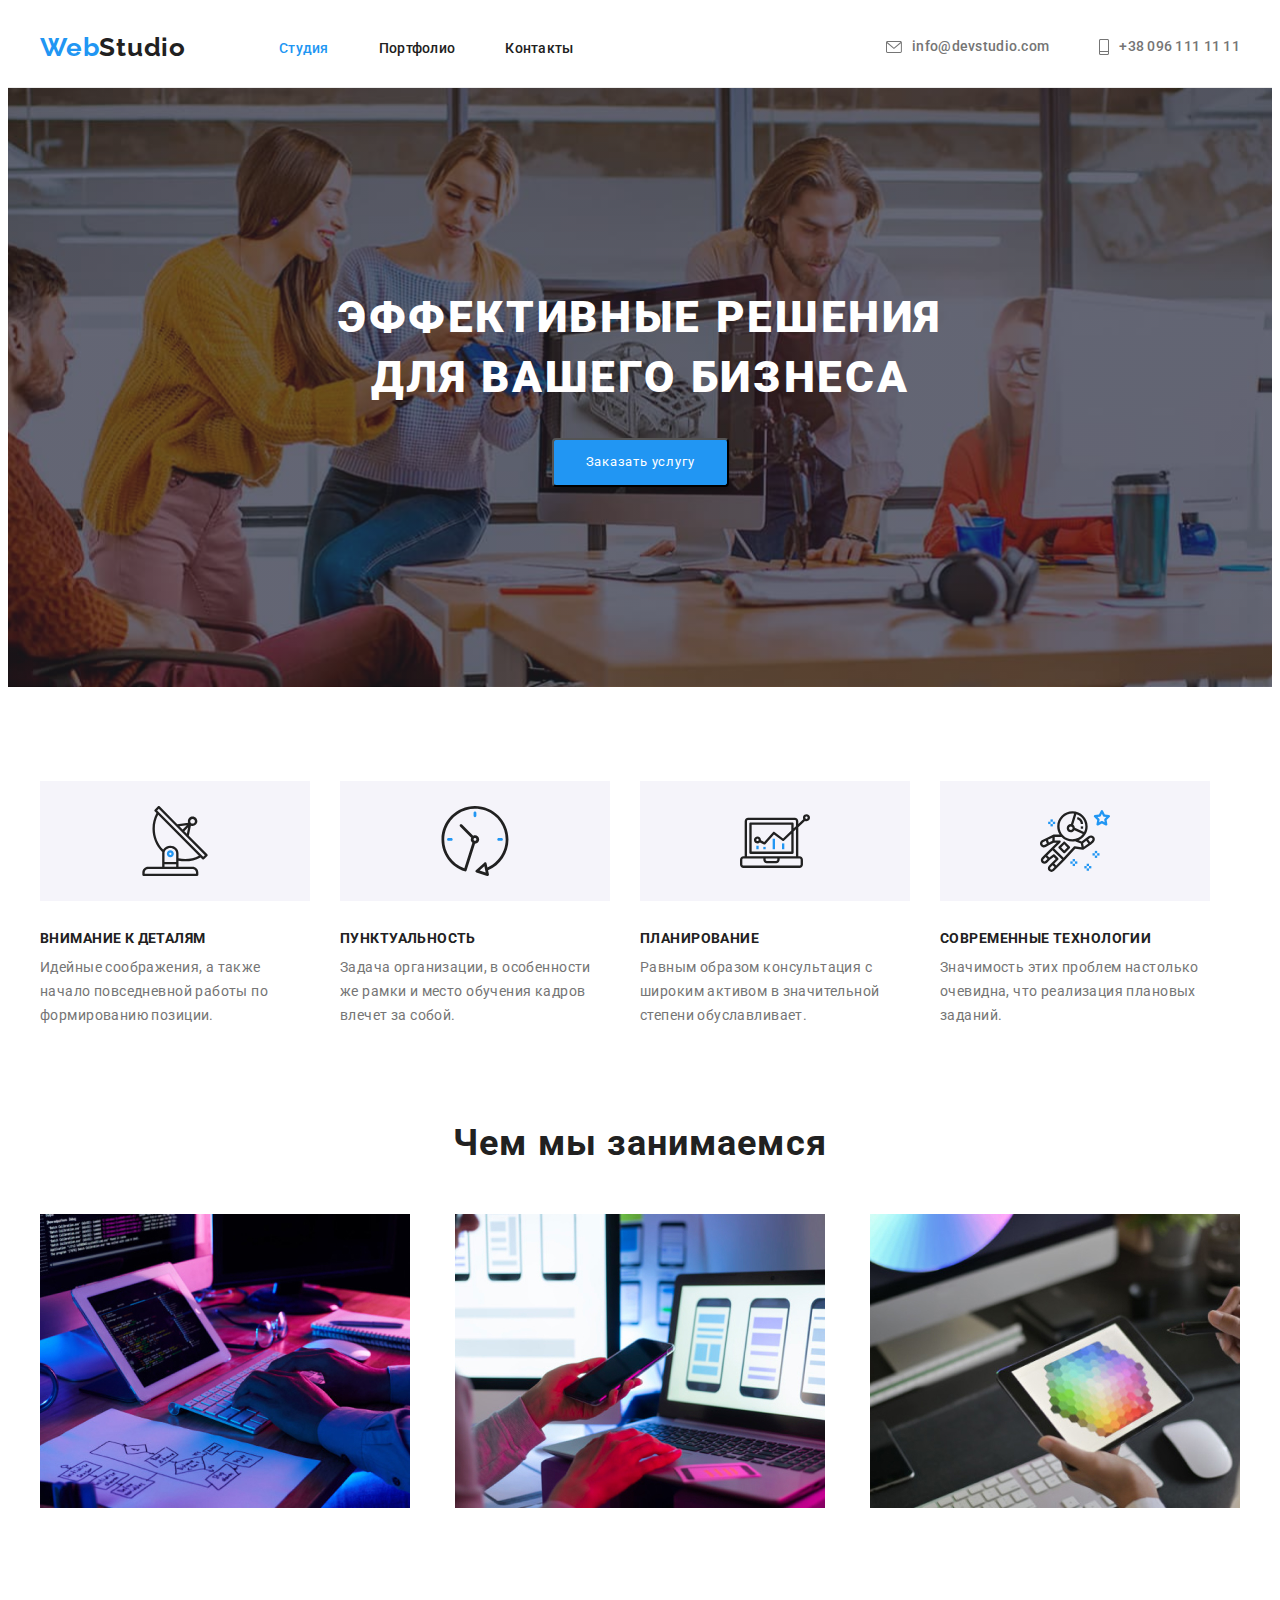
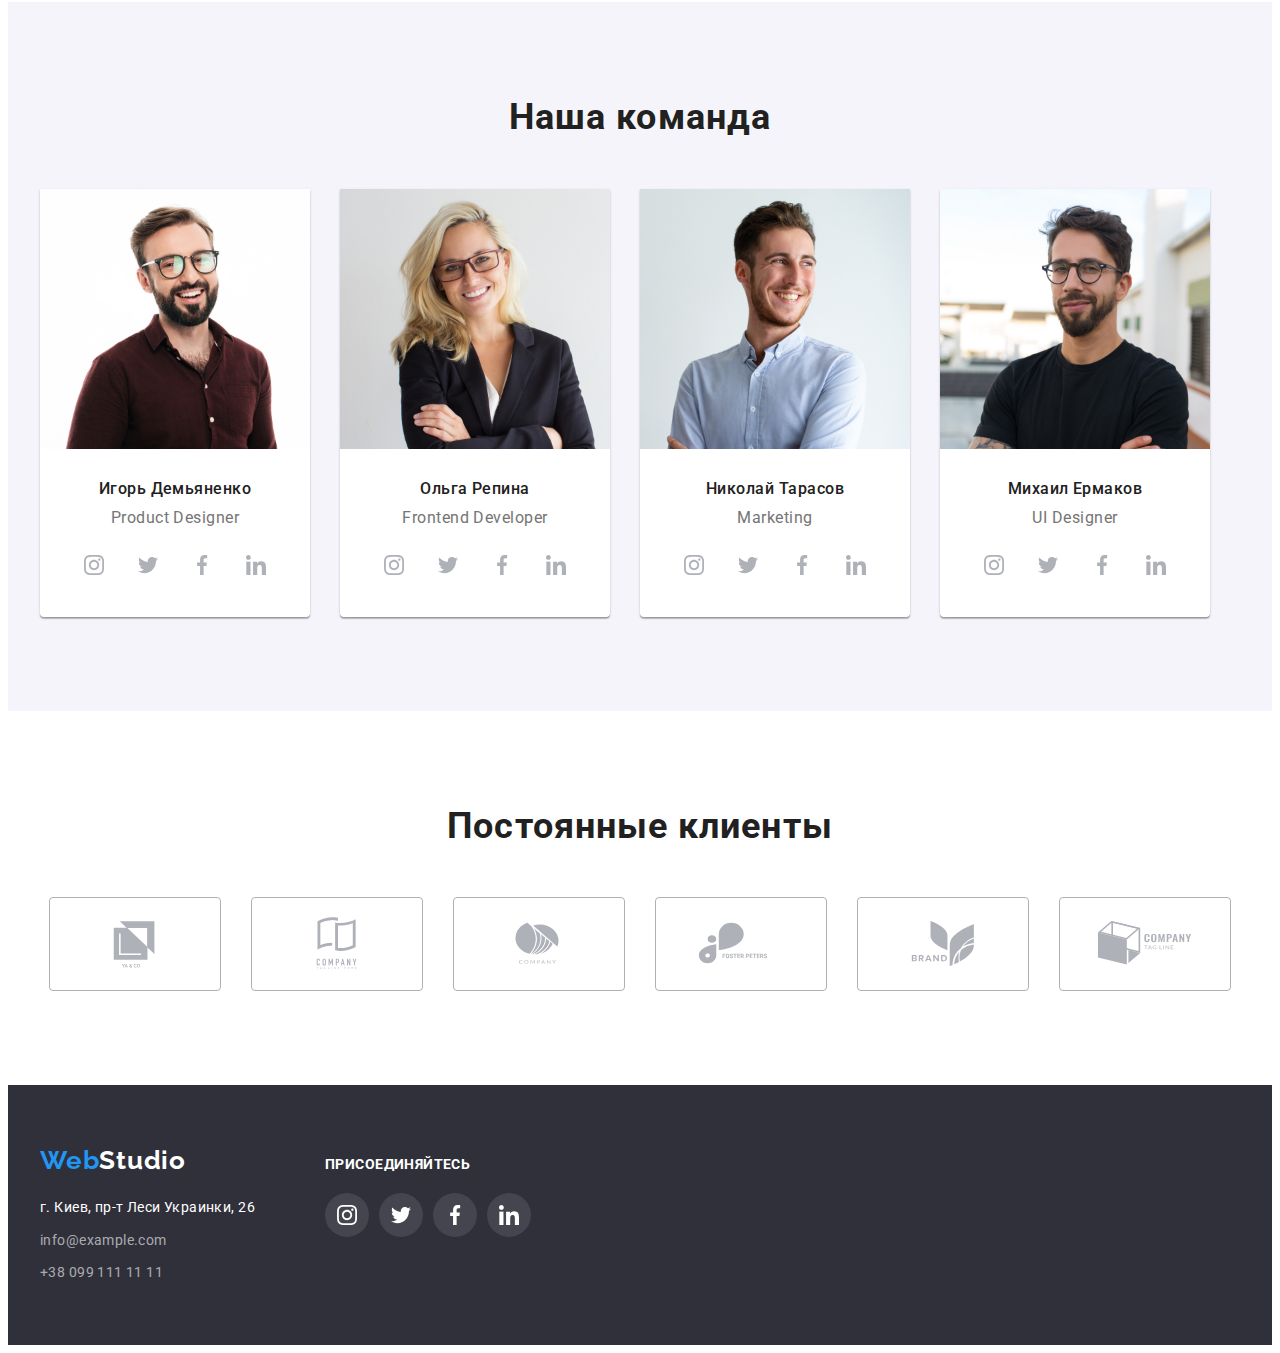
==== index.html @ 9e51956a "coppy" ====
<!DOCTYPE html>
<html lang="ru">
<head>
    <meta charset="UTF-8">
    <meta http-equiv="X-UA-Compatible" content="IE=edge">
    <meta name="viewport" content="width=device-width, initial-scale=1.0">
    <title>Document</title>
    <link rel="preconnect" href="https://fonts.googleapis.com">
    <link rel="preconnect" href="https://fonts.gstatic.com" crossorigin>
    <link href="https://fonts.googleapis.com/css2?family=Raleway:wght@700&family=Roboto:wght@400;500;700;900&display=swap" rel="stylesheet">
    <link rel="stylesheet" href="https://cdnjs.cloudflare.com/ajax/libs/modern-normalize/1.1.0/modern-normalize.min.css" integrity="sha512-wpPYUAdjBVSE4KJnH1VR1HeZfpl1ub8YT/NKx4PuQ5NmX2tKuGu6U/JRp5y+Y8XG2tV+wKQpNHVUX03MfMFn9Q==" crossorigin="anonymous" referrerpolicy="no-referrer" />
    <link rel="stylesheet" href="./css/style.css">
</head>
<body>

    <!--HEADER-->
    <header class="header">
        <div class="container header-container">
        <a class="logo link" href=""> Web<span class="accent-header">Studio</span></a>
        <nav class="nav-header">
        <ul class="nav-list list">
            <li class="nav-list-item current-link">
            <a class="nav-list-link link" href="./index.html">Студия</a>
            </li>
            <li class="nav-list-item">
            <a class="nav-list-link link" href="./portfolio.html">Портфолио</a>
            </li>
            <li class="nav-list-item">
            <a class="nav-list-link link" href="#footer">Контакты</a>
            </li>
        </ul>
        </nav>
        <ul class="contact-list list">
            <li class="contact-info-item">
            <a class="contact-mail-header link" href="mailto:info@devstudio.com"> 
                <svg class="icon-mail icon-contact">
                <use href="./img/sprite.img.svg#icon-mail" width="16" height="12"></use>
             </svg> info@devstudio.com </a>
            </li>
            <li class="contact-info-item">
            <a class="contact-tel-header link" href="tel:+380961111111"> 
                <svg class="icon-tel icon-contact">
                <use href="./img/sprite.img.svg#icon-tel" width="10" height="16"></use>
             </svg>+38 096 111 11 11</a>
            </li>
        </ul>
        </div>
    </header>
    
    <main class="main">

        <!--INFO SECTION-->
        <section class="hero">
            <div class="container">
            <h1 class="info-section">Эффективные решения <br> для вашего бизнеса</h1>
            <button class="button-order" type="button">Заказать услугу</button>
            </div>
        </section>

        <!--BENEFITS SECTION-->
        <section class="benefits-section section">
            <div class="container">
            <h2 class="visually-hidden">Наши преймущества</h2>
            <ul class="list benefits-list">
                <li class="benefits-item">
                    <a class="benefits-icon-link" href="">
                    <svg class="benefits-icon" width="70" height="70">
                        <use href="./img/sprite.img.svg#icon-antenna"></use>
                    </svg>
                    </a>
                    <h3 class="benefits-heading">Внимание к деталям</h3>
                    <p class="benefits-text">Идейные соображения, а также начало повседневной работы по формированию позиции.</p>
                </li>
                <li class="benefits-item">
                         <a class="benefits-icon-link" href="">
                        <svg class="benefits-icon" width="70" height="70">
                            <use href="./img/sprite.img.svg#icon-clock"></use>
                        </svg>
                        </a>
                    <h3 class="benefits-heading">Пунктуальность</h3>
                    <p class="benefits-text">Задача организации, в особенности же рамки и место обучения кадров влечет за собой.</p>
                </li>
                <li class="benefits-item">
                        <a class="benefits-icon-link" href="">
                        <svg class="benefits-icon" width="70" height="70">
                            <use href="./img/sprite.img.svg#icon-diagram"></use>
                        </svg>
                        </a>
                    <h3 class="benefits-heading">Планирование</h3>
                    <p class="benefits-text">Равным образом консультация с широким активом в значительной степени обуславливает.</p>
                </li>
                <li class="benefits-item">
                        <a class="benefits-icon-link" href="">
                        <svg class="benefits-icon" width="70" height="70">
                            <use href="./img/sprite.img.svg#icon-astronaut"></use>
                        </svg>
                        </a>
                    <h3 class="benefits-heading">Современные технологии</h3>
                    <p class="benefits-text">Значимость этих проблем настолько очевидна, что реализация плановых заданий.</p>
                </li>
            </ul>
            </div>
            </section>

            <!--WORK SECTION-->
            <section class="work-section section">
            <div class="container">
            <h2 class="section-heading">Чем мы занимаемся</h2>
            <ul class="work-list list">
                <li class="our-work-item">
                    <img src="./img/what-we-do-1.jpg" alt="работа на ноутбуке" width="370" height="294">
                </li>
                <li class="our-work-item">
                    <img src="./img/what-we-do-2.jpg" alt="работа на ноутбуке" width="370" height="294">
                </li>
                <li class="our-work-item">
                    <img src="./img/what-we-do-3.jpg" alt="работа на планшете" width="370" height="294">
                </li>
            </ul>
            </div>
        </section>

        <!--TEAM SECTION-->
        <section class="team-section section">
            <div class="container">
            <h2 class="section-heading">Наша команда</h2>
            <ul class="team-list list">
                <li class="our-team-item">
                    <img class="team-cards" src="./img/igor.jpg" alt="фото Игоря Демьяненко" width="270" height="260">
                    <div class="team-content">
                    <h3 class="our-team-heading">Игорь Демьяненко</h3>
                    <p class="our-team-text" lang="en">Product Designer</p>
                    <ul class="social-list list">
                        <li class="social-list-item">
                            <a class="social-list-link" href=""> 
                            <svg class="social-list-icon" width="20" height="20">
                                <use href="./img/sprite.img.svg#icon-instagram"></use>
                            </svg>    
                            </a>
                        </li>
                        <li class="social-list-item">
                            <a class="social-list-link" href=""> 
                            <svg class="social-list-icon" width="20" height="20">
                                <use href="./img/sprite.img.svg#icon-twitter"></use>
                            </svg>    
                            </a>
                        </li>
                        <li class="social-list-item">
                            <a class="social-list-link" href=""> 
                            <svg class="social-list-icon" width="20" height="20">
                                <use href="./img/sprite.img.svg#icon-facebook"></use>
                            </svg>    
                            </a>
                        </li>
                        <li class="social-list-item">
                            <a class="social-list-link" href=""> 
                            <svg class="social-list-icon" width="20" height="20">
                                <use href="./img/sprite.img.svg#icon-linkedin"></use>
                            </svg>    
                            </a>
                        </li>
                    </ul>  
                    </div>              
                </li>
                <li class="our-team-item">
                    <img class="team-cards" src="./img/olga.jpg" alt="фото Ольги Репина" width="270" height="260">
                    <div class="team-content">
                    <h3 class="our-team-heading">Ольга Репина</h3>
                    <p class="our-team-text" lang="en">Frontend Developer</p>
                    <ul class="social-list list">
                        <li class="social-list-item">
                            <a class="social-list-link" href=""> 
                            <svg class="social-list-icon" width="20" height="20">
                                <use href="./img/sprite.img.svg#icon-instagram"></use>
                            </svg>    
                            </a>
                        </li>
                        <li class="social-list-item">
                            <a class="social-list-link" href=""> 
                            <svg class="social-list-icon" width="20" height="20">
                                <use href="./img/sprite.img.svg#icon-twitter"></use>
                            </svg>    
                            </a>
                        </li>
                        <li class="social-list-item">
                            <a class="social-list-link" href=""> 
                            <svg class="social-list-icon" width="20" height="20">
                                <use href="./img/sprite.img.svg#icon-facebook"></use>
                            </svg>    
                            </a>
                        </li>
                        <li class="social-list-item">
                            <a class="social-list-link" href=""> 
                            <svg class="social-list-icon" width="20" height="20">
                                <use href="./img/sprite.img.svg#icon-linkedin"></use>
                            </svg>    
                            </a>
                        </li>
                    </ul>  
                    </div>
                </li>
                <li class="our-team-item">
                    <img class="team-cards" src="./img/nikolay.jpg" alt="фото Николая Тарасова" width="270" height="260">
                    <div class="team-content">
                    <h3 class="our-team-heading">Николай Тарасов</h3>
                    <p class="our-team-text" lang="en">Marketing</p>
                    <ul class="social-list list">
                        <li class="social-list-item">
                            <a class="social-list-link" href=""> 
                            <svg class="social-list-icon" width="20" height="20">
                                <use href="./img/sprite.img.svg#icon-instagram"></use>
                            </svg>    
                            </a>
                        </li>
                        <li class="social-list-item">
                            <a class="social-list-link" href=""> 
                            <svg class="social-list-icon" width="20" height="20">
                                <use href="./img/sprite.img.svg#icon-twitter"></use>
                            </svg>    
                            </a>
                        </li>
                        <li class="social-list-item">
                            <a class="social-list-link" href=""> 
                            <svg class="social-list-icon" width="20" height="20">
                                <use href="./img/sprite.img.svg#icon-facebook"></use>
                            </svg>    
                            </a>
                        </li>
                        <li class="social-list-item">
                            <a class="social-list-link" href=""> 
                            <svg class="social-list-icon" width="20" height="20">
                                <use href="./img/sprite.img.svg#icon-linkedin"></use>
                            </svg>    
                            </a>
                        </li>
                    </ul>  
                    </div>
                </li>
                <li class="our-team-item">
                    <img class="team-cards" src="./img/mykhail.jpg" alt="фото Михаила Ермакова" width="270" height="260">
                    <div class="team-content">
                    <h3 class="our-team-heading">Михаил Ермаков</h3>
                    <p class="our-team-text" lang="en">UI Designer</p>
                    <ul class="social-list list">
                        <li class="social-list-item">
                            <a class="social-list-link" href=""> 
                            <svg class="social-list-icon" width="20" height="20">
                                <use href="./img/sprite.img.svg#icon-instagram"></use>
                            </svg>    
                            </a>
                        </li>
                        <li class="social-list-item">
                            <a class="social-list-link" href=""> 
                            <svg class="social-list-icon" width="20" height="20">
                                <use href="./img/sprite.img.svg#icon-twitter"></use>
                            </svg>    
                            </a>
                        </li>
                        <li class="social-list-item">
                            <a class="social-list-link" href=""> 
                            <svg class="social-list-icon" width="20" height="20">
                                <use href="./img/sprite.img.svg#icon-facebook"></use>
                            </svg>    
                            </a>
                        </li>
                        <li class="social-list-item">
                            <a class="social-list-link" href=""> 
                            <svg class="social-list-icon" width="20" height="20" >
                                <use href="./img/sprite.img.svg#icon-linkedin"></use>
                            </svg>    
                            </a>
                        </li>
                    </ul>  
                    </div> 
                </li>
            </ul>
            </div>
        </section>

         <!--PARTNERS SECTION-->
        <section class="section">
            <div class="container">
            <h2 class="partners-heading">Постоянные клиенты</h2>
            <div class="partners-logo">
            <ul class="partners-list list">
                <li class="partners-list-item">
                    <a class="partners-list-link" href="">
                    <svg class="partners-list-icon">
                     <use href="./img/sprite.img.svg#icon-logo" width="106" height="60"></use>
                    </svg>
                    </a>
                </li>
                <li class="partners-list-item">
                    <a class="partners-list-link" href="">
                    <svg class="partners-list-icon">
                     <use href="./img/sprite.img.svg#icon-logo-1" width="106" height="60"></use>
                    </svg>
                    </a>
                </li>
                <li class="partners-list-item">
                    <a class="partners-list-link" href="">
                    <svg class="partners-list-icon">
                     <use href="./img/sprite.img.svg#icon-logo-2" width="106" height="60"></use>
                    </svg>
                    </a>
                </li>
                <li class="partners-list-item">
                    <a class="partners-list-link" href="">
                    <svg class="partners-list-icon">
                     <use href="./img/sprite.img.svg#icon-logo-3" width="106" height="60"></use>
                    </svg>
                    </a>
                </li>
                <li class="partners-list-item">
                    <a class="partners-list-link" href="">
                    <svg class="partners-list-icon">
                     <use href="./img/sprite.img.svg#icon-logo-4" width="106" height="60"></use>
                    </svg>
                    </a>
                </li>
                <li class="partners-list-item">
                    <a class="partners-list-link" href="">
                    <svg class="partners-list-icon">
                     <use href="./img/sprite.img.svg#icon-logo-5" width="106" height="60"></use>
                    </svg>
                    </a>
                </li>
            </ul>
            </div>
            </div>
        </section>
    </main> 

     <!--FOOTER-->
   <footer id="footer" class="footer">
    <div class="container footer-container">
    <div class="main-info-footer">
    <a class="logo-footer link" href=""> Web<span class="accent-footer">Studio</span></a>
    <address class="address">
    <ul class="list">
        <li class="address-item">
           <a class="contact-address-footer link" href="https://goo.gl/maps/YGhkDUUz3P9HgMRr5" target="_blank" rel="noopener noreferrer"> г. Киев, пр-т Леси Украинки, 26</a>
        </li>
        <li class="address-item">
            <a class="contact-mail-footer link" href="mailto:info@example.com">info@example.com</a>
        </li>
        <li class="address-item">
            <a class="contact-tel-footer link" href="tel:+380991111111">+38 099 111 11 11</a>
        </li>
    </ul>
    </address>
    </div>
    <div class="join-social">
        <h2 class="join-heading">присоединяйтесь</h2>
        <ul class="join-social-list list">
            <li class="join-social-list-item">
                <a class="join-social-list-link" href=""> 
                <svg class="join-social-list-icon" width="20" height="20">
                    <use href="./img/sprite.img.svg#icon-instagram"></use>
                </svg>    
                </a>
            </li>
            <li class="join-social-list-item">
                <a class="join-social-list-link" href=""> 
                <svg class="join-social-list-icon" width="20" height="20">
                    <use href="./img/sprite.img.svg#icon-twitter"></use>
                </svg>    
                </a>
            </li>
            <li class="join-social-list-item">
                <a class="join-social-list-link" href=""> 
                <svg class="join-social-list-icon" width="20" height="20">
                    <use href="./img/sprite.img.svg#icon-facebook"></use>
                </svg>    
                </a>
            </li>
            <li class="join-social-list-item">
                <a class="join-social-list-link" href=""> 
                <svg class="join-social-list-icon" width="20" height="20" >
                    <use href="./img/sprite.img.svg#icon-linkedin"></use>
                </svg>    
                </a>
            </li>
        </ul>  
    </div>
    </div>
</footer>
</body>
</html>
---- css/style.css ----
:root {
    --accent-color: #2196f3;
    --primery-font-family: 'Roboto', sans-serif; 
    --second-font-family: 'Raleway', sans-serif;
    --primery-text-color: #212121; 
    --second-text-color: #757575;
    --primery-background-font: #E5E5E5;
    --second-background-font: #F5F4FA;
}

body {
    font-family: var(--primery-font-family);
    color: var(--primery-text-color);
}

h1,h2,h3,h4,p {
    margin-top: 0;
    margin-bottom: 0;
}

ul,ol {
    margin-top: 0;
    margin-bottom: 0;
    padding-left: 0;
}

img {
    display: block;
}

.list {
    list-style: none;
}

.link {
    text-decoration: none;
}

.container {
    width: 1200px;
    padding-left: 15px;
    padding-right: 15px;
    margin-left: auto;
    margin-right: auto;
}

/*======START COMPONENTS======*/
.section-heading {
    font-weight: 700;
    font-size: 36px;
    line-height: 1.17;
    text-align: center;
    letter-spacing: 0.03em;
    margin-bottom: 50px;
}

.visually-hidden {
        position: absolute;
        width: 1px;
        height: 1px;
        margin: -1px;
        padding: 0;
        overflow: hidden;
        border: 0;
        clip: rect(0 0 0 0);
}

.section {
    padding-top: 94px;
    padding-bottom: 94px;
}

/*======END COMPONENTS======*/

/*======START HEADER======*/
.header {
    padding-top: 24px;
    padding-bottom: 24px;
    border-bottom: 1px solid #ECECEC;
    background-color: #FFFFFF;
}

.current-link {
    color: var(--accent-color);
}

.logo {
    font-family: var(--second-font-family);
    font-weight: 700;
    font-size: 26px;
    line-height: 1.19;
    letter-spacing: 0.03em;
    color: var(--accent-color);
    padding-left: 0;
    margin-right: 93px;
}

.accent-header {
    color: var(--primery-text-color);
}

.nav-list-link {
    font-weight: 500;
    font-size: 14px;
    line-height: 1.14;
    letter-spacing: 0.02em;
    color: inherit;
}

.nav-list-link:hover,
.nav-list-link:focus {
    color: var(--accent-color);
} 


.header-container {
    display: flex;
    align-items: center;
}

.nav-list {
    display: flex;
    align-items: center;
}

.contact-info-item {
    display: flex;
    justify-content: center;
    align-items: center;
}

.contact-mail-header {
    display: inline-flex;
    align-items: center;
    font-weight: 500;
    font-size: 14px;
    line-height: 1.14;
    letter-spacing: 0.02em;
    color: var(--second-text-color);
}

.contact-tel-header {
    display: inline-flex;
    align-items: center;
    font-weight: 500;
    font-size: 14px;
    line-height: 1.14;
    letter-spacing: 0.02em;
    color: var(--second-text-color);
}

.contact-list {
    display: flex;
    align-items: center;
    margin-left: auto;
}

.nav-list-item:not(:last-child) {
    margin-right: 50px;
}

.contact-info-item:not(:last-child){
    margin-right: 50px;
}

.icon-mail {
    width: 16px;
    height: 12px;
    margin-right: 10px;
    fill: var(--second-text-color);
}

.icon-tel {
    width: 10px;
    height: 16px;
    margin-right: 10px;
    fill: var(--second-text-color);
}

.contact-mail-header:hover,
.contact-mail-header:focus {
    color: var(--accent-color);
} 

.contact-tel-header:hover,
.contact-tel-header:focus {
    color: var(--accent-color);
} 


.contact-mail-header:hover .icon-contact,
.contact-mail-header:focus .icon-contact {
    fill: var(--accent-color);
} 

.contact-tel-header:hover .icon-contact,
.contact-tel-header:focus .icon-contact {
    fill: var(--accent-color);
} 


/*======END HEADER======*/

/*======START INFO SECTION======*/
.hero {
    background-image: linear-gradient(rgba(47, 48, 58, 0.4), rgba(47, 48, 58, 0.4)), url("../img/hero-photo.jpg");
    background-size: cover;
    background-position: center;
    background-repeat: no-repeat;
    background-color: #C4C4C4;
    padding: 200px 0px;
    max-width: 1600px;
    margin-right: auto;
    margin-left: auto;
}

.info-section {
    font-weight: 900;
    font-size: 44px;
    line-height: 1.36;
    text-align: center;
    letter-spacing: 0.06em;
    text-transform: uppercase;
    color: #FFFFFF;
}

.button-order {
    font-family: var(--primery-font-family);
    padding: 10px 32px;
    line-height: 1.87;
    display: flex;
    align-items: center;
    text-align: center;
    letter-spacing: 0.06em;
    color: #FFFFFF;
    background: var(--accent-color);
    box-shadow: 0px 4px 4px rgba(0, 0, 0, 0.15);
    border-radius: 4px;
    cursor: pointer;
    margin-top: 30px;
    margin-right: auto;
    margin-left: auto;
}

/*======END INFO SECTION======*/

/*======START BENEFITS SECTION======*/

.benefits-list {
    display: flex;
    align-content: center;
}

.benefits-item:not(:last-child) {
    margin-right: 30px;
}

.benefits-icon-link {
    display: flex;
    align-items: center;
    justify-content: center;
    width: 270px;
    height: 120px;
    background-color: var(--second-background-font);
    margin-bottom: 30px;
}

.benefits-heading {
    font-weight: 700;
    font-size: 14px;
    line-height: 1.14;
    letter-spacing: 0.03em;
    text-transform: uppercase;
    margin-bottom: 10px;
    width: 270px;
}

.benefits-text {
    font-size: 14px;
    line-height: 1.71;
    letter-spacing: 0.03em;
    color: var(--second-text-color);
    width: 270px;
}

/*======END BENEFITS SECTION======*/

/*======START WORK SECTION======*/
.work-section {
    padding-top: 0px;
    align-content: center;
}

.work-list {
    display: flex;
    justify-content: space-between;
}

.our-work-item>img {
    max-width: 100%;
    height: auto;
}

/*======END WORK SECTION======*/

/*======START TEAM SECTION======*/
.team-section {
    background: var(--second-background-font);
    align-content: center;
}
.our-team-heading {
    font-weight: 500;
    font-size: 16px;
    line-height: 1.19;
    text-align: center;
    letter-spacing: 0.03em;
}

.our-team-text {
    font-size: 16px;
    line-height: 1.19;
    text-align: center;
    letter-spacing: 0.03em;
    color: var(--second-text-color);
    margin-top: 10px;
}

.team-list {
    display: flex;
    margin-left: -30px;
    margin-top: -30px;
}

.our-team-item {
    margin-left: 30px;
    margin-top: 30px;
    flex-basis: calc(100%-120)/4;  
    background-color: #FFFFFF;
    box-shadow: 0px 1px 3px rgba(0, 0, 0, 0.12), 0px 1px 1px rgba(0, 0, 0, 0.14), 0px 2px 1px rgba(0, 0, 0, 0.2);
    border-radius: 0px 0px 4px 4px;
}

.team-content {
    padding-top: 30px;
    padding-bottom: 30px;
}

.social-list-link {
    display: flex;
    align-items: center;
    justify-content: center;
    width: 44px;
    height: 44px;
    border-radius: 50%;
}

.social-list {
    display: flex;
    justify-content: center;
    margin-top: 16px;
}

.social-list-icon {
    fill: #AFB1B8;
}

.social-list-link:hover,
.social-list-link:focus {
    background-color: var(--accent-color);
}

.social-list-link:hover .social-list-icon,
.social-list-link:focus .social-list-icon {
    fill: #FFFFFF;
}

.social-list-item:not(:last-child) {
    margin-right: 10px;
}

/*======END TEAM SECTION======*/

/*======START PARTNERS======*/
.partners-list {
    display: flex;
    justify-content: center;
}

.partners-list-link {
    display: flex;
    justify-content: center;
    align-items: center;
    border: 1px solid #AFB1B8;
    border-radius: 4px;
    width: 170px;
    height: 92px;
    padding: 0px;
}

.partners-list-item:not(:last-child) {
    margin-right: 30px;
}

.partners-list-icon {
    width: 106px;
    height: 60px;
    background-size: contain;
    fill: #AFB1B8;
}

.partners-list-link:hover .partners-list-icon,
.partners-list-link:focus .partners-list-icon {
    fill: var(--accent-color);
}

.partners-list-link:hover,
.partners-list-link:focus {
    border-color: var(--accent-color);
}

.partners-heading {
    font-weight: bold;
    font-size: 36px;
    line-height: 1.17;
    text-align: center;
    letter-spacing: 0.03em;
    margin-bottom: 50px;
}
/*======END PARTNERS======*/

/*======START FOOTER======*/

.footer {
    padding-top: 60px;
    padding-bottom: 60px;
    background: #2F303A;
    border-bottom: 1px;
}

.logo-footer {
    font-family: var(--second-font-family);
    font-weight: 700;
    font-size: 26px;
    line-height: 1.19;
    letter-spacing: 0.03em;
    color: var(--accent-color);
}

.accent-footer {
    color: #FFFFFF;
}

.contact-address-footer {
    font-style: normal;
    font-size: 14px;
    line-height: 1.71;
    letter-spacing: 0.03em;
    color: #FFFFFF;
}

.contact-mail-footer {
    font-style: normal;
    font-size: 14px;
    line-height: 1.71;
    letter-spacing: 0.03em;
    color: rgba(255, 255, 255, 0.6);
}

.contact-tel-footer {
    font-style: normal;
    font-size: 14px;
    line-height: 1.71;
    letter-spacing: 0.03em;
    color: rgba(255, 255, 255, 0.6);
}

.address {
    margin-top: 20px;
}

.address-item:not(:last-child) {
    margin-bottom: 9px;
}

.footer-container {
    display: flex;
    align-items: baseline;
}

.join-social {
    margin-left: 70px;
}

.join-heading {
    font-weight: bold;
    font-size: 14px;
    line-height: 1.14;
    letter-spacing: 0.03em;
    text-transform: uppercase;
    color: #FFFFFF;
    margin-bottom: 20px;
}

.join-social-list-link {
    display: flex;
    align-items: center;
    justify-content: center;
    width: 44px;
    height: 44px;
    border-radius: 50%;
    background: rgba(255, 255, 255, 0.1);
}

.join-social-list {
    display: flex;
    justify-content: center;
}

.join-social-list-icon {
    fill: #FFFFFF
}

.join-social-list-link:hover,
.join-social-list-link:focus {
    background-color: var(--accent-color);
}

.join-social-list-item:not(:last-child) {
    margin-right: 10px;
}
/*======END FOOTER======*/

/*======START PORTFOLIO======*/
.portfolio-list-button {
    display: flex;
    align-items: center;
    margin-bottom: 50px;
    justify-content: center;
}
.portfolio-button {
    font-weight: 500;
    font-size: 16px;
    line-height: 1.62;
    text-align: center;
    letter-spacing: 0.03em;
    cursor: pointer;
    border: none;
    padding: 6px 22px;
    border-radius: 4px;
    background-color: var(--second-background-font);
}

.portfolio-item-button:not(:last-child){
    margin-right: 8px;
}

.portfolio-button:hover,
.portfolio-button:focus {
    color: #FFFFFF;
    background: var(--accent-color);
    box-shadow: 0px 3px 1px rgba(0, 0, 0, 0.1), 0px 1px 2px rgba(0, 0, 0, 0.08), 0px 2px 2px rgba(0, 0, 0, 0.12);
} 

.portfolio-list {
    display: flex;
    flex-wrap: wrap;
    margin-left: -30px;
    margin-top: -30px;
}
.portfolio-item {
    margin-left: 30px;
    margin-top: 30px;
    background-color: #FFFFFF;
    flex-basis: calc(100%-90)/3;
}

.portfolio-content {
    padding: 20px 24px;
    border: 1px solid #EEEEEE;
    border-top: none;
    flex-basis: calc((100% - 90px) / 3);
}

.portfolio-heading {
    color: var(--primery-text-color);
    font-weight: 700;
    font-size: 18px;
    line-height: 2.00;
    letter-spacing: 0.06em;
    margin-bottom: 4px;
}

.portfolio-text {
    font-size: 16px;
    line-height: 1.87;
    letter-spacing: 0.03em;
    color: var(--second-text-color);
}

.portfolio-item:hover,
.portfolio-item:focus {
    box-shadow: 0px 1px 1px rgba(0, 0, 0, 0.12), 0px 4px 4px rgba(0, 0, 0, 0.06), 1px 4px 6px rgba(0, 0, 0, 0.16);
}
/*======END PORTFOLIO======*/
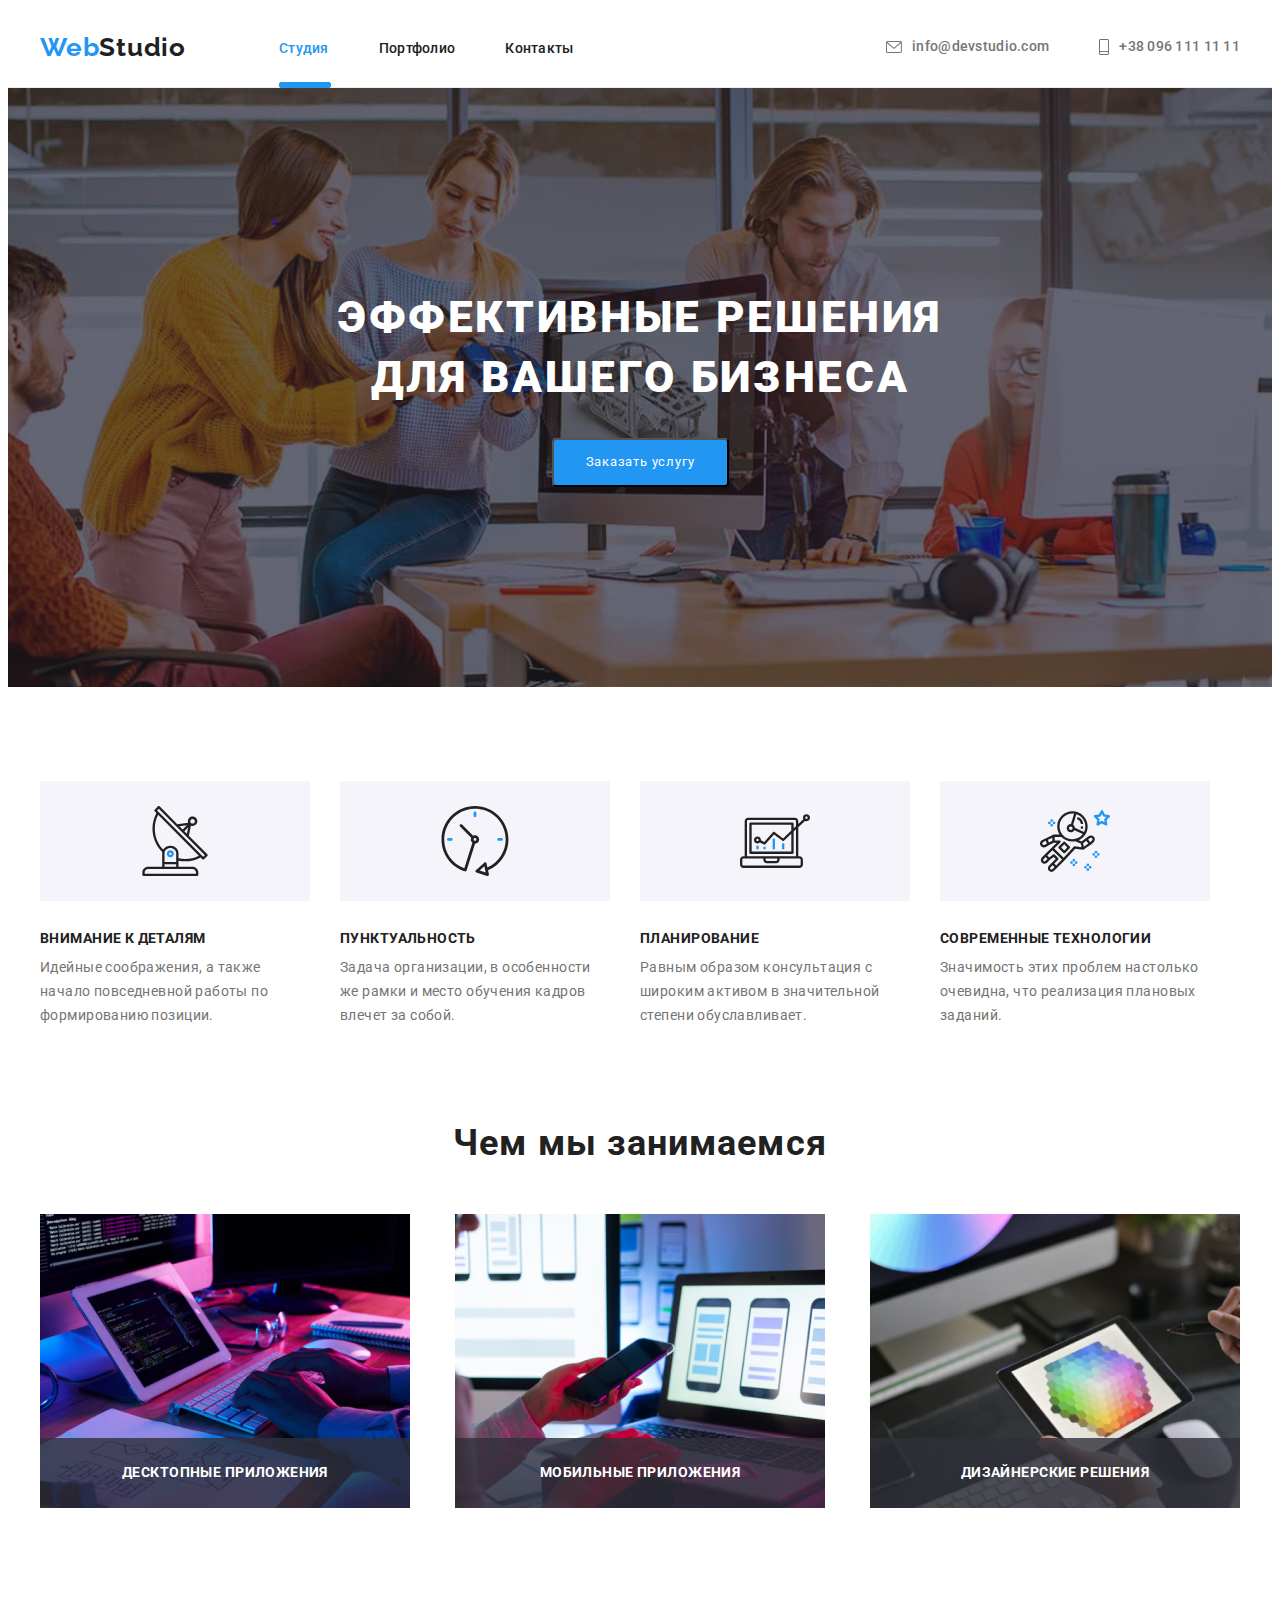
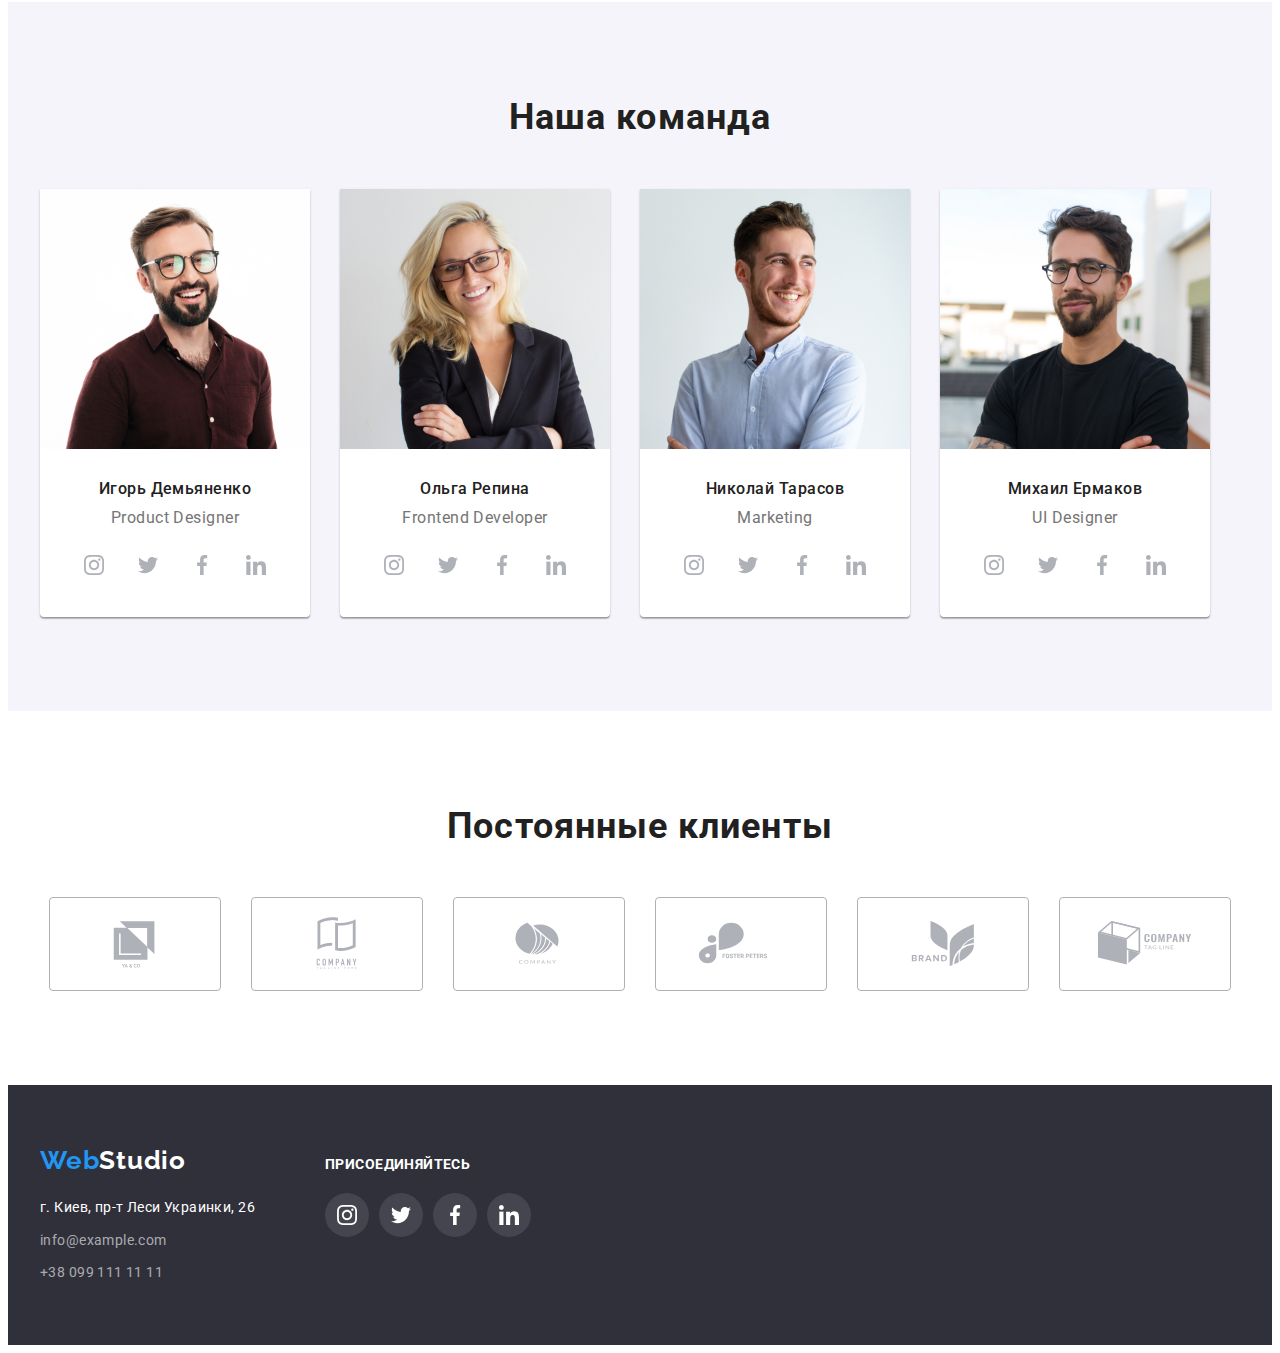
==== commit 2f047e89: "home work" ====
--- a/index.html
+++ b/index.html
@@ -109,12 +109,15 @@
             <ul class="work-list list">
                 <li class="our-work-item">
                     <img src="./img/what-we-do-1.jpg" alt="работа на ноутбуке" width="370" height="294">
+                    <h3 class="our-work-text">Десктопные приложения</h3>
                 </li>
                 <li class="our-work-item">
                     <img src="./img/what-we-do-2.jpg" alt="работа на ноутбуке" width="370" height="294">
+                    <h3 class="our-work-text">Мобильные приложения</h3>
                 </li>
                 <li class="our-work-item">
                     <img src="./img/what-we-do-3.jpg" alt="работа на планшете" width="370" height="294">
+                    <h3 class="our-work-text">Дизайнерские решения</h3>
                 </li>
             </ul>
             </div>
--- a/css/style.css
+++ b/css/style.css
@@ -82,6 +82,23 @@
 
 .current-link {
     color: var(--accent-color);
+    position: relative;
+}
+
+.current-link::after {
+    content: "";
+    position: absolute;
+    border: 1px solid var(--accent-color);
+    border-radius: 2px;
+    background-color: var(--accent-color);
+    width: 100%;
+    height: 4px;
+    display: flex;
+    left: 0;
+    right: 0;
+    margin-top: 25px;
+    
+
 }
 
 .logo {
@@ -105,6 +122,7 @@
     line-height: 1.14;
     letter-spacing: 0.02em;
     color: inherit;
+    transition: color 250ms cubic-bezier(0.4, 0, 0.2, 1);
 }
 
 .nav-list-link:hover,
@@ -137,6 +155,7 @@
     line-height: 1.14;
     letter-spacing: 0.02em;
     color: var(--second-text-color);
+    transition: color 250ms cubic-bezier(0.4, 0, 0.2, 1);
 }
 
 .contact-tel-header {
@@ -147,7 +166,18 @@
     line-height: 1.14;
     letter-spacing: 0.02em;
     color: var(--second-text-color);
-}
+    transition: color 250ms cubic-bezier(0.4, 0, 0.2, 1);
+}
+
+.contact-mail-header:hover,
+.contact-mail-header:focus {
+    color: var(--accent-color);
+} 
+
+.contact-tel-header:hover,
+.contact-tel-header:focus {
+    color: var(--accent-color);
+} 
 
 .contact-list {
     display: flex;
@@ -177,16 +207,9 @@
     fill: var(--second-text-color);
 }
 
-.contact-mail-header:hover,
-.contact-mail-header:focus {
-    color: var(--accent-color);
-} 
-
-.contact-tel-header:hover,
-.contact-tel-header:focus {
-    color: var(--accent-color);
-} 
-
+.icon-contact {
+    transition: fill 250ms cubic-bezier(0.4, 0, 0.2, 1);
+}
 
 .contact-mail-header:hover .icon-contact,
 .contact-mail-header:focus .icon-contact {
@@ -301,6 +324,27 @@
     height: auto;
 }
 
+.our-work-item {
+    position: relative;
+}
+
+.our-work-text {
+    position: absolute;
+    bottom: 0;
+    display: flex;
+    align-items: center;
+    justify-content: center;
+    background-color: rgba(47, 48, 58, 0.8);
+    width: 100%;
+    height: 70px;
+    font-weight: 700;
+    font-size: 14px;
+    line-height: 1.14;
+    letter-spacing: 0.03em;
+    text-transform: uppercase;
+    color: #FFFFFF
+}
+
 /*======END WORK SECTION======*/
 
 /*======START TEAM SECTION======*/
@@ -352,6 +396,7 @@
     width: 44px;
     height: 44px;
     border-radius: 50%;
+    transition: background-color 250ms cubic-bezier(0.4, 0, 0.2, 1);
 }
 
 .social-list {
@@ -362,6 +407,7 @@
 
 .social-list-icon {
     fill: #AFB1B8;
+    transition: fill 250ms cubic-bezier(0.4, 0, 0.2, 1);
 }
 
 .social-list-link:hover,
@@ -395,6 +441,7 @@
     width: 170px;
     height: 92px;
     padding: 0px;
+    transition: border-color 250ms cubic-bezier(0.4, 0, 0.2, 1);
 }
 
 .partners-list-item:not(:last-child) {
@@ -406,6 +453,7 @@
     height: 60px;
     background-size: contain;
     fill: #AFB1B8;
+    transition: fill 250ms cubic-bezier(0.4, 0, 0.2, 1);
 }
 
 .partners-list-link:hover .partners-list-icon,
@@ -509,6 +557,7 @@
     height: 44px;
     border-radius: 50%;
     background: rgba(255, 255, 255, 0.1);
+    transition: background-color 250ms cubic-bezier(0.4, 0, 0.2, 1);
 }
 
 .join-social-list {
@@ -548,6 +597,9 @@
     padding: 6px 22px;
     border-radius: 4px;
     background-color: var(--second-background-font);
+    transition: color 250ms cubic-bezier(0.4, 0, 0.2, 1), 
+    background 250ms cubic-bezier(0.4, 0, 0.2, 1), 
+    box-shadow 250ms cubic-bezier(0.4, 0, 0.2, 1);
 }
 
 .portfolio-item-button:not(:last-child){
@@ -572,6 +624,7 @@
     margin-top: 30px;
     background-color: #FFFFFF;
     flex-basis: calc(100%-90)/3;
+    transition: box-shadow 250ms cubic-bezier(0.4, 0, 0.2, 1);
 }
 
 .portfolio-content {
@@ -601,4 +654,32 @@
 .portfolio-item:focus {
     box-shadow: 0px 1px 1px rgba(0, 0, 0, 0.12), 0px 4px 4px rgba(0, 0, 0, 0.06), 1px 4px 6px rgba(0, 0, 0, 0.16);
 }
+
+.portfolio-img-overlay {
+    position: relative;
+    display: block;
+    overflow: hidden;
+}
+
+.portfolio-overlay {
+    position: absolute;
+    top: 0;
+    left: 0;
+    width: 100%;
+    height: 100%;
+    font-size: 18px;
+    line-height: 1.55;
+    letter-spacing: 0.03em;
+    color: #FFFFFF;
+    background-color: rgba(33, 150, 243, 0.9);
+    padding: 63px 24px;
+    overflow: auto;
+    transform: translateY(100%);
+    transition: transform 250ms cubic-bezier(0.4, 0, 0.2, 1);
+}
+
+.portfolio-list-link:hover .portfolio-overlay,
+.portfolio-list-link:focus .portfolio-overlay {
+    transform: translateY(0%);
+}
 /*======END PORTFOLIO======*/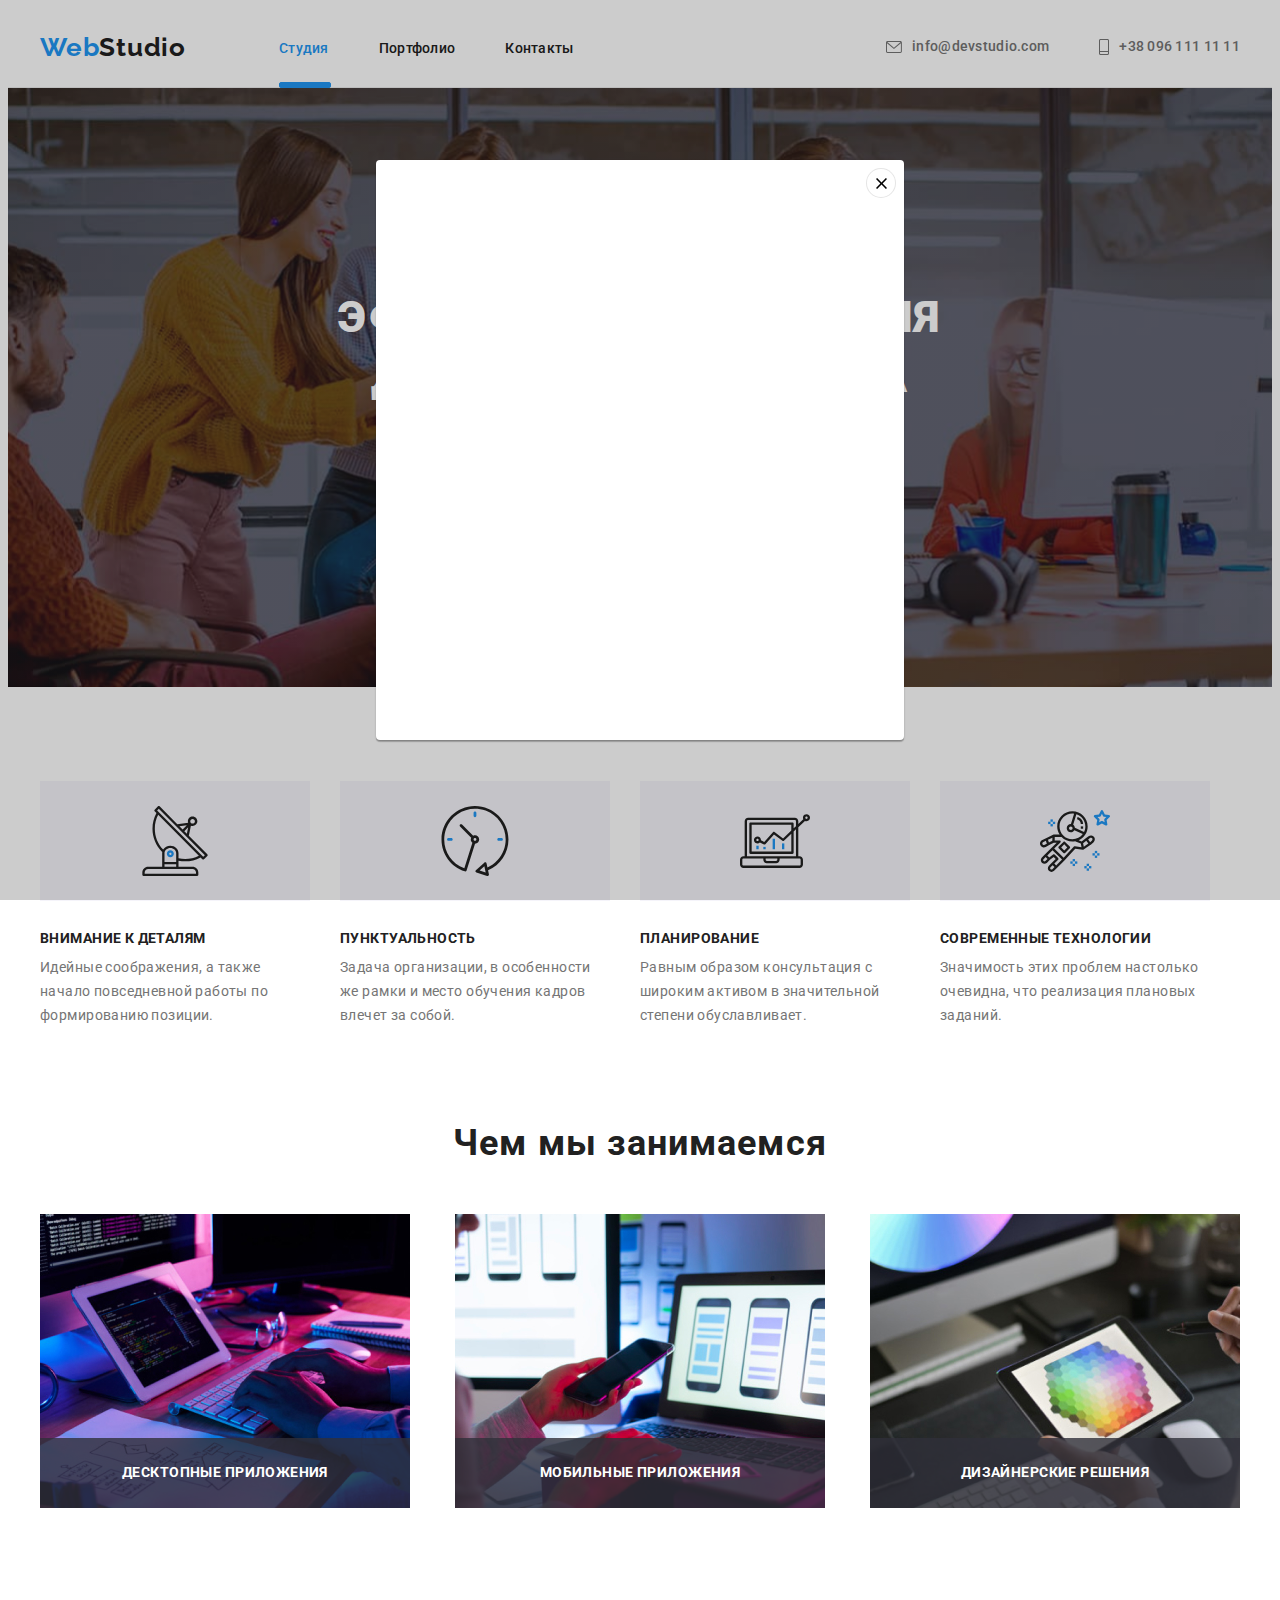
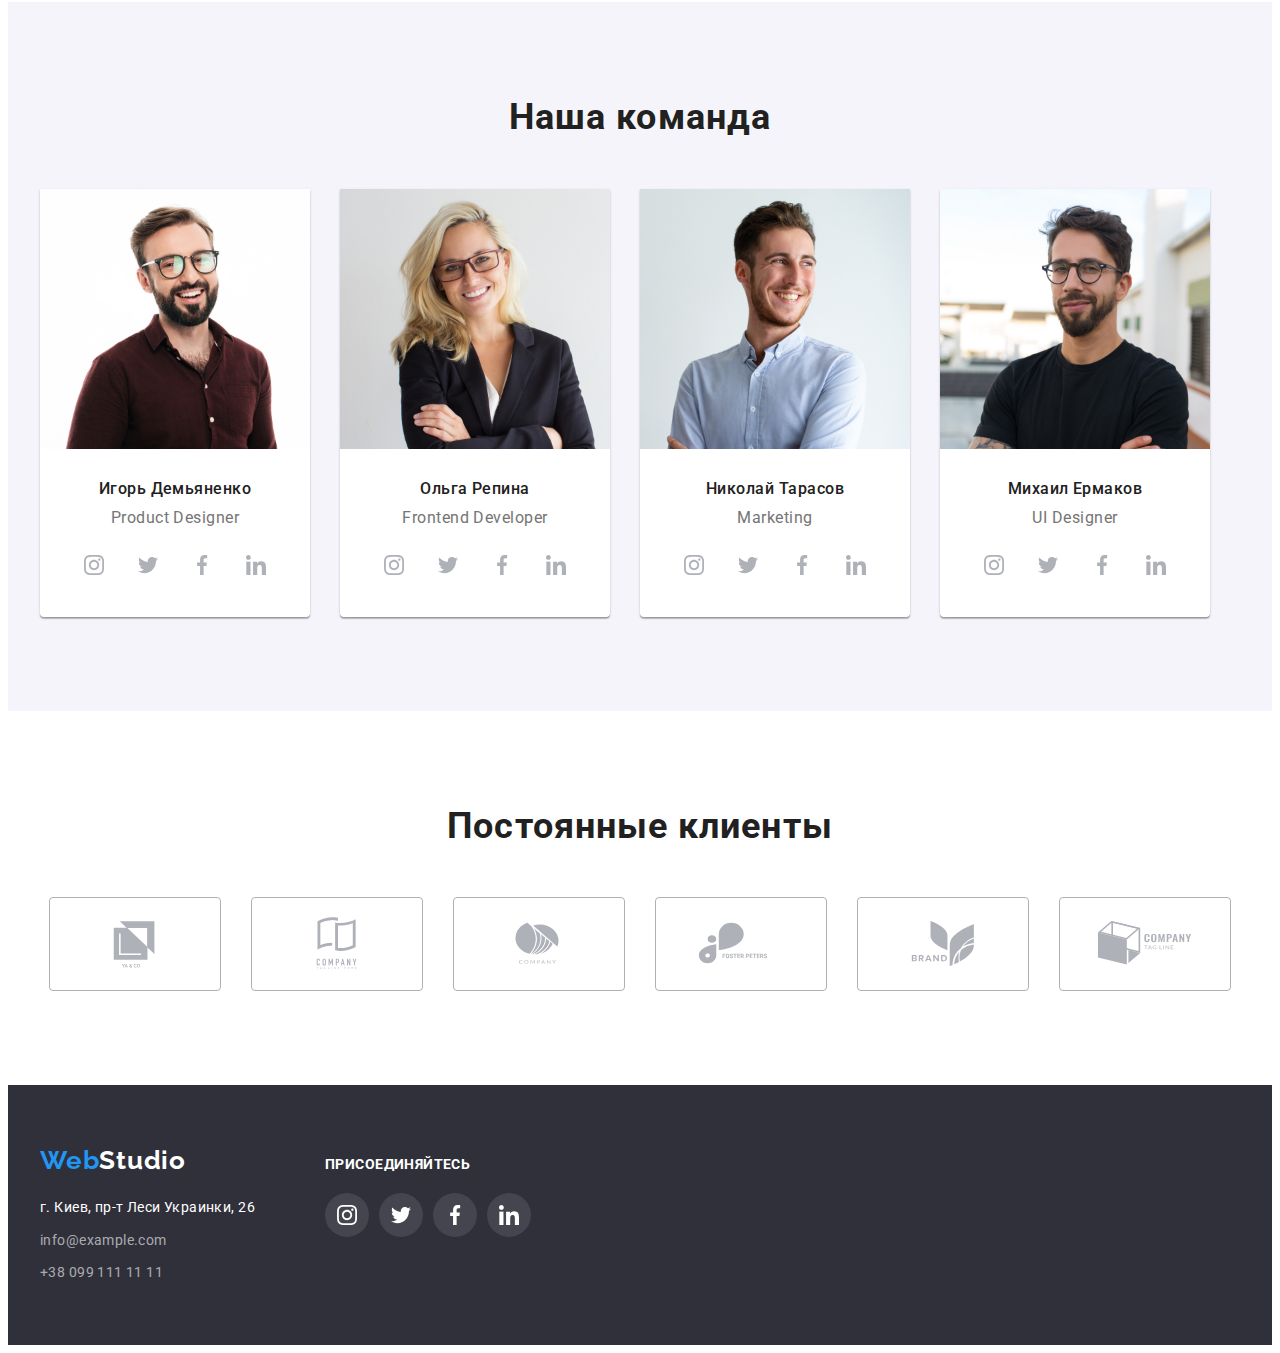
==== commit 5e99d4e7: "add modal" ====
--- a/index.html
+++ b/index.html
@@ -53,7 +53,7 @@
         <section class="hero">
             <div class="container">
             <h1 class="info-section">Эффективные решения <br> для вашего бизнеса</h1>
-            <button class="button-order" type="button">Заказать услугу</button>
+            <button class="button-order" type="button" data-modal-open>Заказать услугу</button>
             </div>
         </section>
 
@@ -379,7 +379,7 @@
             </li>
             <li class="join-social-list-item">
                 <a class="join-social-list-link" href=""> 
-                <svg class="join-social-list-icon" width="20" height="20" >
+                <svg class="join-social-list-icon" width="20" height="20">
                     <use href="./img/sprite.img.svg#icon-linkedin"></use>
                 </svg>    
                 </a>
@@ -388,5 +388,17 @@
     </div>
     </div>
 </footer>
+
+<div class="backdrop" data-modal>
+    <div class="modal">
+        <button type="button" class="modal-button-close" data-modal-close>
+            <svg class="modal-icon" width="11" height="11">
+                <use href="/img/sprite.img.svg#icon-vector"></use>
+            </svg>
+        </button>
+    </div>
+</div>
+
+<script src="/js/modal.js"></script>
 </body>
 </html>--- a/css/style.css
+++ b/css/style.css
@@ -682,4 +682,52 @@
 .portfolio-list-link:focus .portfolio-overlay {
     transform: translateY(0%);
 }
-/*======END PORTFOLIO======*/+/*======END PORTFOLIO======*/
+
+/*======START MODAL======*/
+
+.backdrop{
+    position: fixed;
+    top: 0;
+    left: 0;
+    width: 100vw;
+    height: 100vh;
+    background-color:rgba(0, 0, 0, 0.2);
+    transition: opacity 250ms cubic-bezier(0.4, 0, 0.2, 1), visibility 250ms cubic-bezier(0.4, 0, 0.2, 1);
+}
+
+.backdrop.is-hidden {
+    opacity: 0;
+    visibility: hidden;
+    pointer-events: none;
+
+}
+
+.modal {
+    position: absolute;
+    top: 50%;
+    left: 50%;
+    transform: translate(-50%,-50%);
+    width: 528px;
+    height: 580px;
+    background: #FFFFFF;
+    box-shadow: 0px 1px 3px rgba(0, 0, 0, 0.12), 0px 1px 1px rgba(0, 0, 0, 0.14), 0px 2px 1px rgba(0, 0, 0, 0.2);
+    border-radius: 4px;
+}
+
+.modal-button-close {
+    position: absolute;
+    top: 8px;
+    right: 8px;
+    width: 30px;
+    height: 30px;
+    display: flex;
+    justify-content: center;
+    align-items: center;
+    border-radius: 50%;
+    background: #FFFFFF;
+    border: 1px solid rgba(0, 0, 0, 0.1);
+    padding: 0;
+    cursor: pointer;
+}
+/*======END MODAL======*/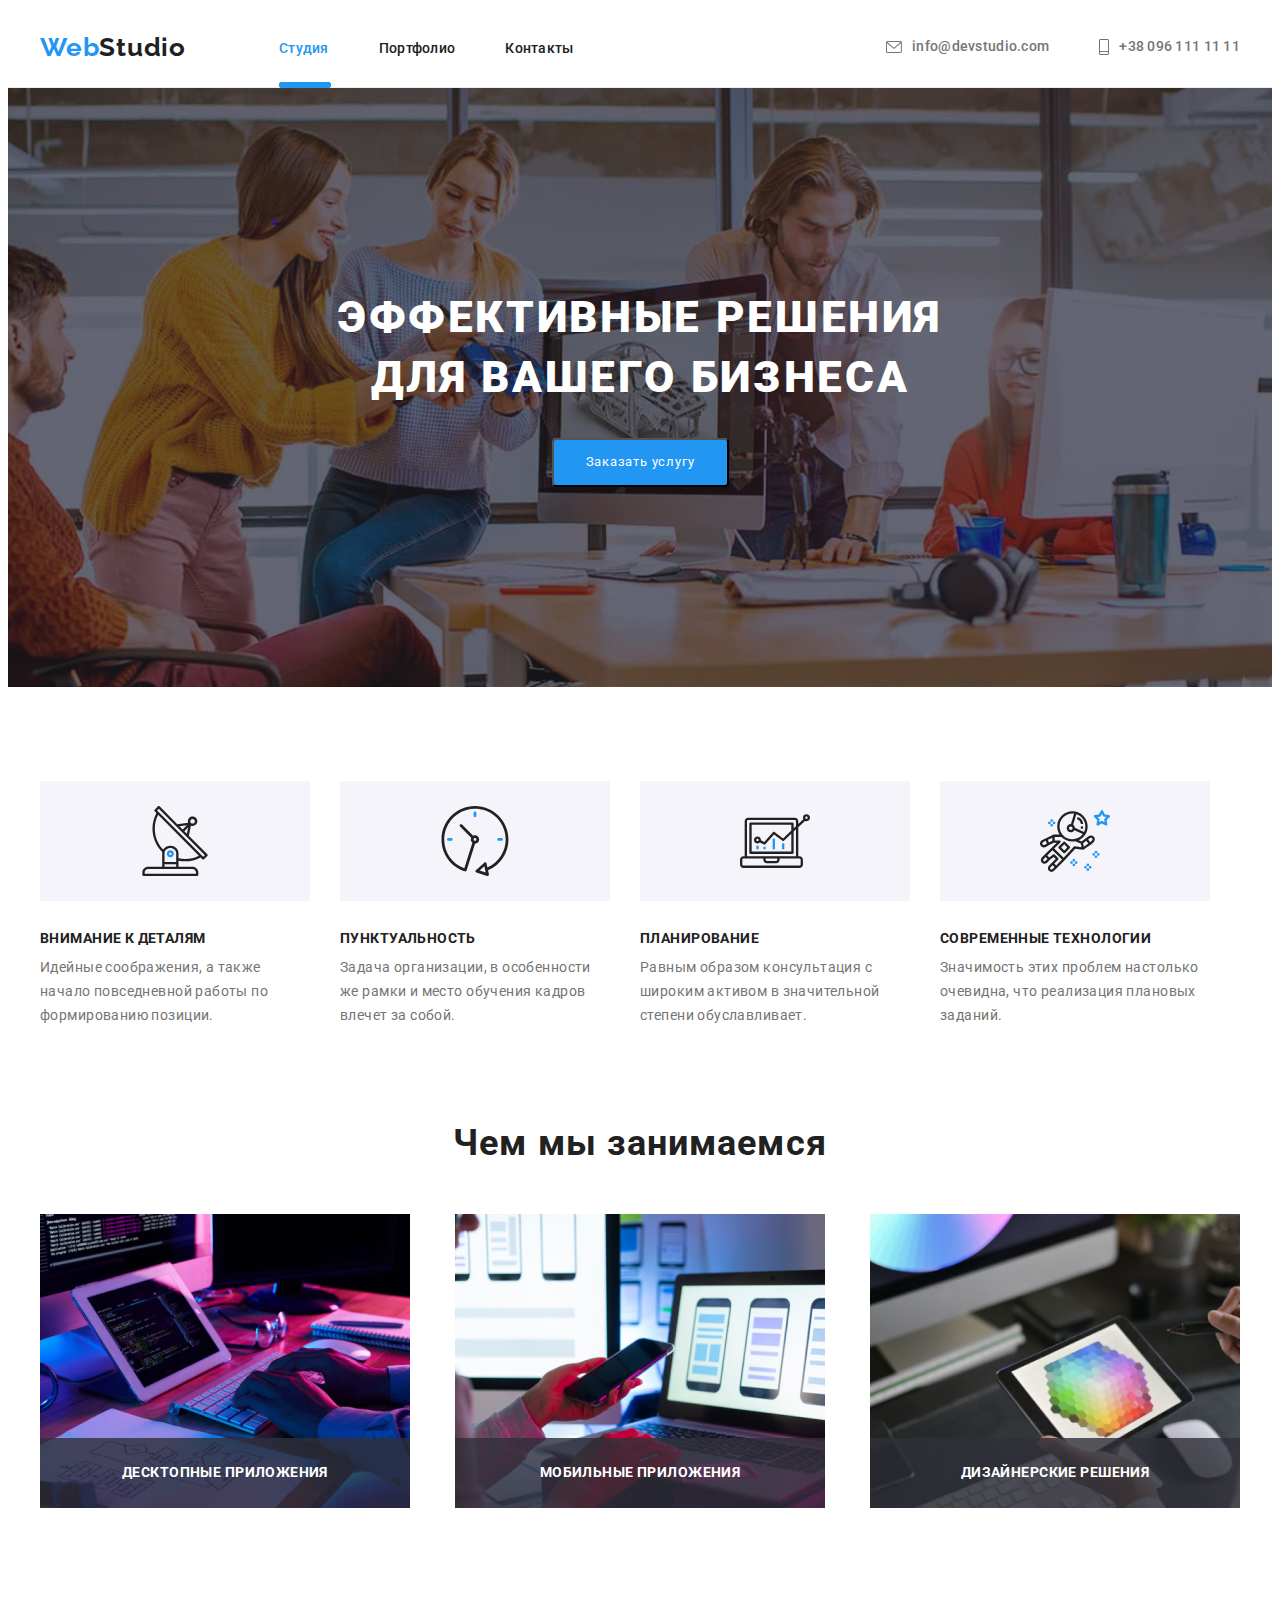
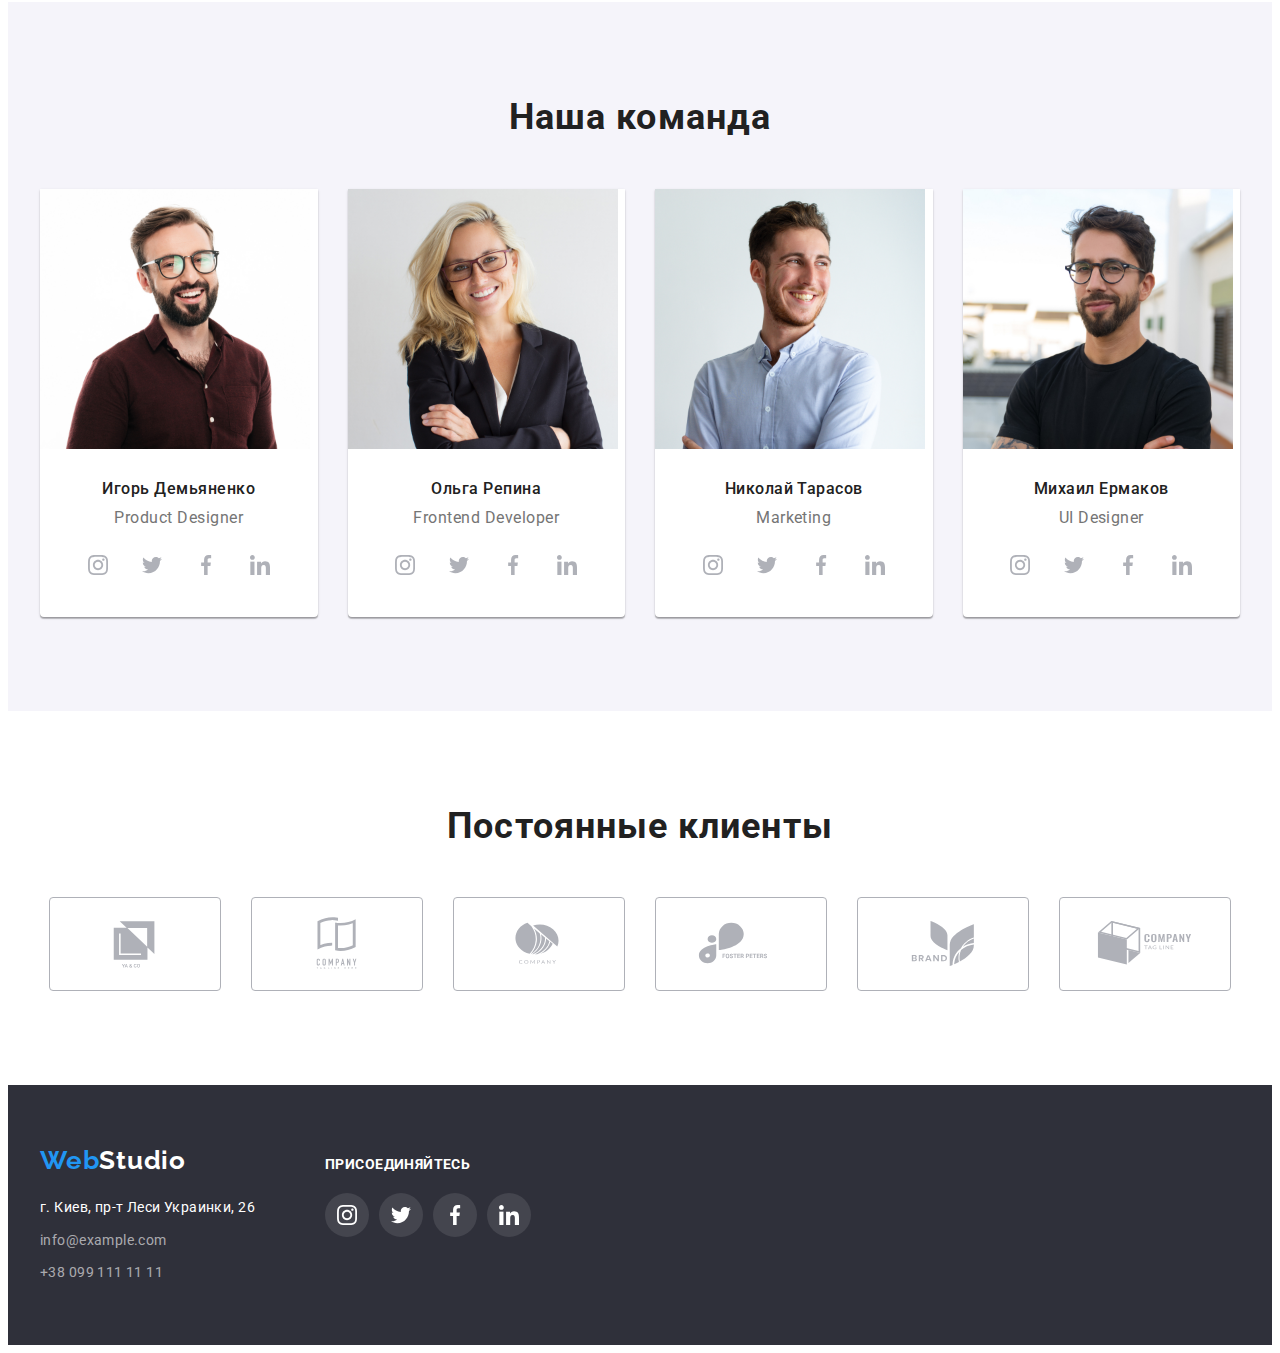
==== commit 07bd551c: "correct home" ====
--- a/index.html
+++ b/index.html
@@ -389,7 +389,7 @@
     </div>
 </footer>
 
-<div class="backdrop" data-modal>
+<div class="backdrop is-hidden" data-modal>
     <div class="modal">
         <button type="button" class="modal-button-close" data-modal-close>
             <svg class="modal-icon" width="11" height="11">
--- a/css/style.css
+++ b/css/style.css
@@ -95,10 +95,7 @@
     height: 4px;
     display: flex;
     left: 0;
-    right: 0;
-    margin-top: 25px;
-    
-
+    bottom: -31px;
 }
 
 .logo {
@@ -378,7 +375,7 @@
 .our-team-item {
     margin-left: 30px;
     margin-top: 30px;
-    flex-basis: calc(100%-120)/4;  
+    flex-basis: calc((100% - 120px) / 4);  
     background-color: #FFFFFF;
     box-shadow: 0px 1px 3px rgba(0, 0, 0, 0.12), 0px 1px 1px rgba(0, 0, 0, 0.14), 0px 2px 1px rgba(0, 0, 0, 0.2);
     border-radius: 0px 0px 4px 4px;
@@ -623,7 +620,7 @@
     margin-left: 30px;
     margin-top: 30px;
     background-color: #FFFFFF;
-    flex-basis: calc(100%-90)/3;
+    flex-basis: calc((100% - 90px) / 3);
     transition: box-shadow 250ms cubic-bezier(0.4, 0, 0.2, 1);
 }
 
@@ -650,8 +647,12 @@
     color: var(--second-text-color);
 }
 
-.portfolio-item:hover,
-.portfolio-item:focus {
+.portfolio-list-link {
+    display: block;
+}
+
+.portfolio-list-link:hover,
+.portfolio-list-link:focus {
     box-shadow: 0px 1px 1px rgba(0, 0, 0, 0.12), 0px 4px 4px rgba(0, 0, 0, 0.06), 1px 4px 6px rgba(0, 0, 0, 0.16);
 }
 
@@ -700,7 +701,6 @@
     opacity: 0;
     visibility: hidden;
     pointer-events: none;
-
 }
 
 .modal {
